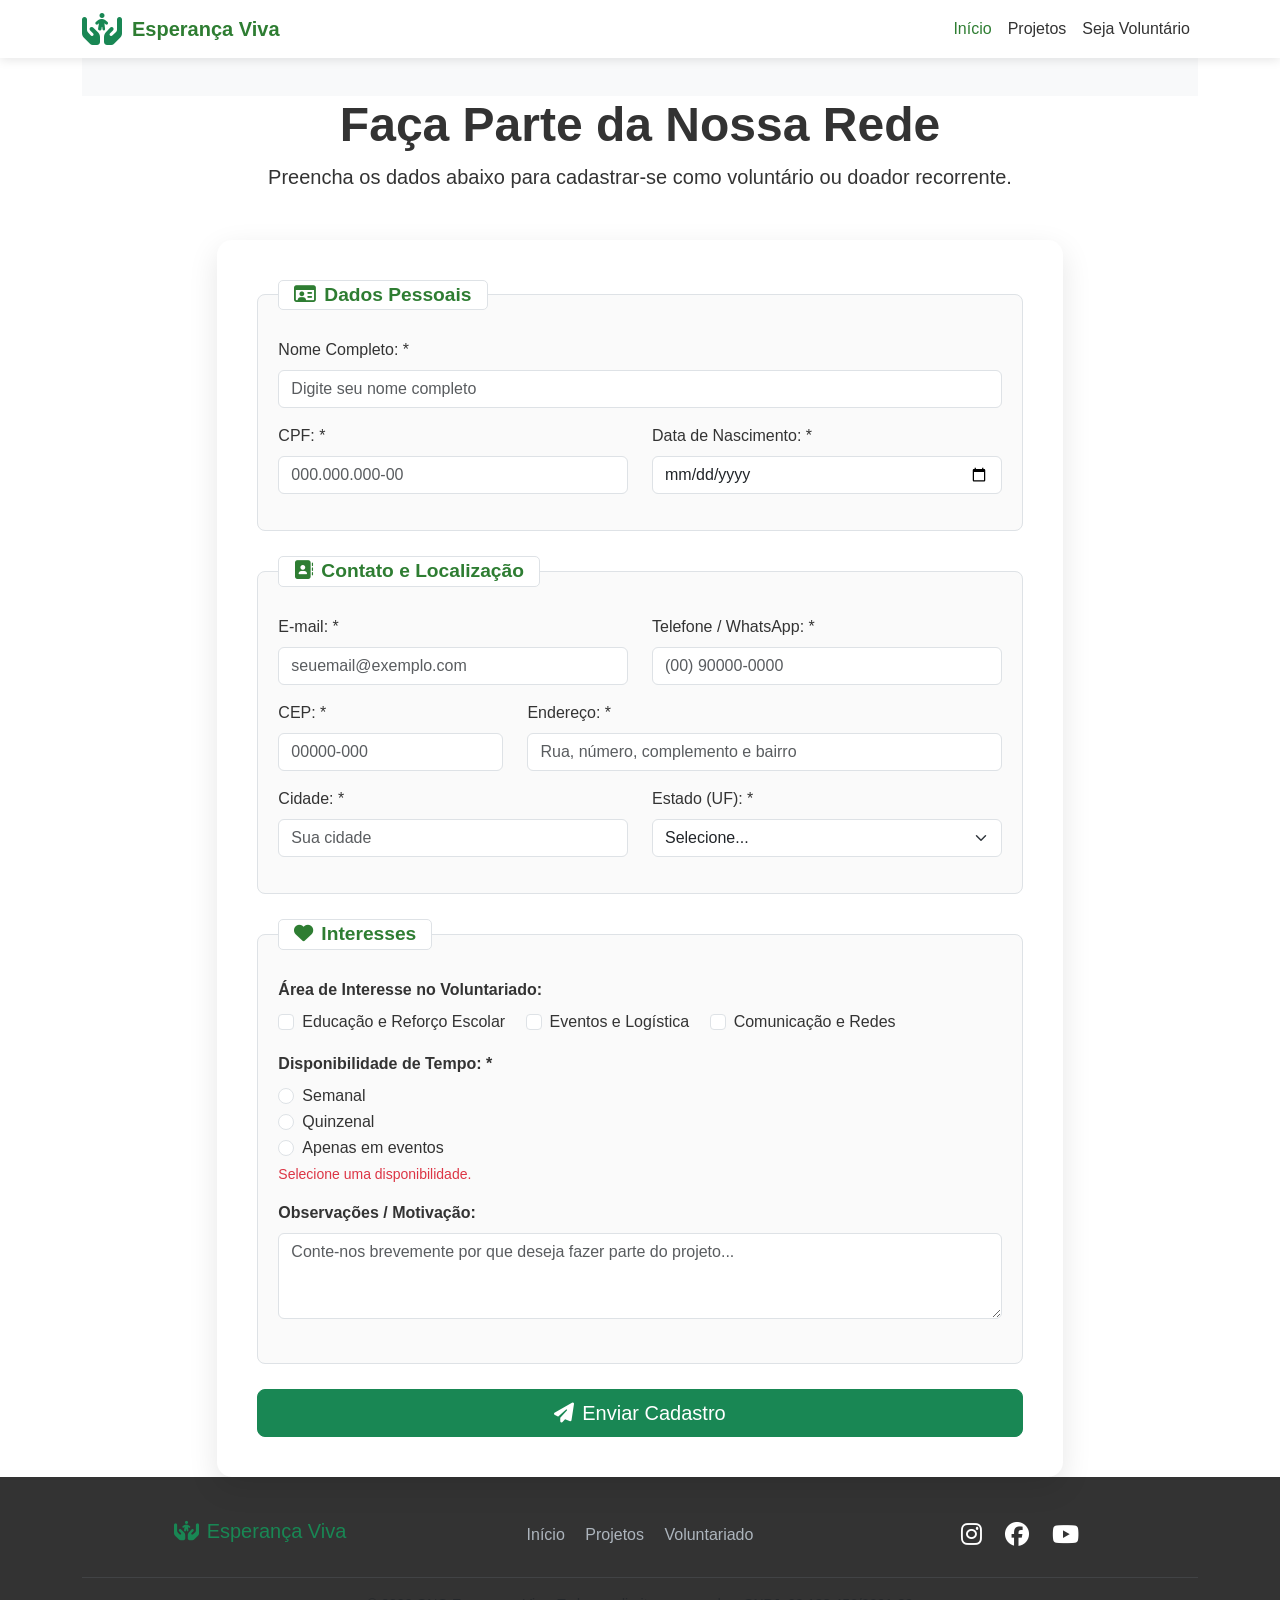
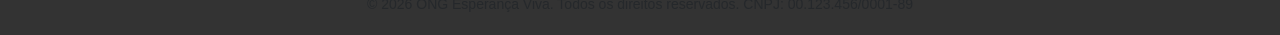
==== cadastro.html @ da0cef28 "primeiros arquivos" ====
<!DOCTYPE html>
<html lang="pt-BR">

<head>
    <meta charset="UTF-8">
    <meta name="viewport" content="width=device-width, initial-scale=1.0">
    <meta name="description"
        content="ONG Esperança Viva - Transformando vidas através do voluntariado, educação e suporte comunitário.">
    <title>ONG Esperança Viva</title>

    <!-- Bootstrap CSS -->
    <link href="https://cdn.jsdelivr.net/npm/bootstrap@5.3.2/dist/css/bootstrap.min.css" rel="stylesheet">
    <!-- Font Awesome for Icons -->
    <link rel="stylesheet" href="https://cdnjs.cloudflare.com/ajax/libs/font-awesome/6.4.2/css/all.min.css">
    <!-- Animate.css for scroll animations -->
    <link rel="stylesheet" href="https://cdnjs.cloudflare.com/ajax/libs/animate.css/4.1.1/animate.min.css" />
    <!--CSS-->
    <link rel="stylesheet" href="css/style.css">


</head>

<body data-bs-spy="scroll" data-bs-target="#mainNav" tabindex="0">

    <nav id="mainNav" class="navbar navbar-expand-lg fixed-top">
        <div class="container">
            <a class="navbar-brand" href="index.html">
                <i class="fa-solid fa-hands-holding-child text-success fs-2"></i>
                Esperança Viva
            </a>
            <button class="navbar-toggler" type="button" data-bs-toggle="collapse" data-bs-target="#navbarResponsive"
                aria-controls="navbarResponsive" aria-expanded="false" aria-label="Toggle navigation">
                <span class="navbar-toggler-icon"></span>
            </button>
            <div class="collapse navbar-collapse" id="navbarResponsive">
                <ul class="navbar-nav ms-auto mb-2 mb-lg-0">
                    <li class="nav-item">
                        <a class="nav-link active" href="index.html">Início</a>
                    </li>
                    <li class="nav-item">
                        <a class="nav-link" href="projetos.html">Projetos</a>
                    </li>
                    <li class="nav-item">
                        <a class="nav-link" href="cadastro.html">Seja Voluntário</a>
                    </li>
                </ul>
            </div>
        </div>
    </nav>

    <div id="cadastro" class="section-container">
        <div class="container">
            <section class="bg-light active-section py-5"></section>
            <div class="text-center mb-5">
                <h1 class="display-5 fw-bold">Faça Parte da Nossa Rede</h1>
                <p class="lead">Preencha os dados abaixo para cadastrar-se como voluntário ou doador recorrente.</p>
            </div>
            </div>

            <div class="row justify-content-center">
                <div class="col-lg-8">
                    <div class="custom-form-container">
                        <form id="volunteerForm" novalidate>
                            
                            <!-- Personal Details -->
                            <fieldset id="user-details">
                                <legend><i class="fa-regular fa-id-card me-2"></i>Dados Pessoais</legend>
                                <div class="mb-3">
                                    <label for="nome" class="form-label">Nome Completo: *</label>
                                    <input type="text" class="form-control" id="nome" name="nome" required minlength="3" placeholder="Digite seu nome completo">
                                    <div class="invalid-feedback">Por favor, insira seu nome completo (mínimo 3 caracteres).</div>
                                </div>
                                <div class="row">
                                    <div class="col-md-6 mb-3">
                                        <label for="cpf" class="form-label">CPF: *</label>
                                        <input type="text" class="form-control" id="cpf" name="cpf" required 
                                               pattern="\d{3}\.?\d{3}\.?\d{3}-?\d{2}" maxlength="14" 
                                               placeholder="000.000.000-00" oninput="maskCPF(this)">
                                        <div class="invalid-feedback">Digite um CPF válido no formato 000.000.000-00.</div>
                                    </div>
                                    <div class="col-md-6 mb-3">
                                        <label for="data_nascimento" class="form-label">Data de Nascimento: *</label>
                                        <input type="date" class="form-control" id="data_nascimento" name="data_nascimento" required>
                                        <div class="invalid-feedback">Por favor, selecione sua data de nascimento.</div>
                                    </div>
                                </div>
                            </fieldset>

                            <!-- Contact Info -->
                            <fieldset id="contact-info">
                                <legend><i class="fa-solid fa-address-book me-2"></i>Contato e Localização</legend>
                                <div class="row">
                                    <div class="col-md-6 mb-3">
                                        <label for="email" class="form-label">E-mail: *</label>
                                        <input type="email" class="form-control" id="email" name="email" required placeholder="seuemail@exemplo.com">
                                        <div class="invalid-feedback">Por favor, insira um e-mail válido.</div>
                                    </div>
                                    <div class="col-md-6 mb-3">
                                        <label for="telefone" class="form-label">Telefone / WhatsApp: *</label>
                                        <input type="tel" class="form-control" id="telefone" name="telefone" required 
                                               pattern="(?:\(?\d{2}\)?\s?)?(?:9\d{4}|\d{4})-?\d{4}" maxlength="15" 
                                               placeholder="(00) 90000-0000" oninput="maskPhone(this)">
                                        <div class="invalid-feedback">Digite um telefone válido. Ex: (21) 99999-9999.</div>
                                    </div>
                                </div>
                                
                                <div class="row">
                                    <div class="col-md-4 mb-3">
                                        <label for="cep" class="form-label">CEP: *</label>
                                        <input type="text" class="form-control" id="cep" name="cep" required 
                                               pattern="\d{5}-?\d{3}" maxlength="9" 
                                               placeholder="00000-000" oninput="maskCEP(this)" onblur="fetchAddress()">
                                        <div class="invalid-feedback">CEP inválido.</div>
                                    </div>
                                    <div class="col-md-8 mb-3">
                                        <label for="endereco" class="form-label">Endereço: *</label>
                                        <input type="text" class="form-control" id="endereco" name="endereco" required placeholder="Rua, número, complemento e bairro">
                                        <div class="invalid-feedback">Por favor, insira seu endereço.</div>
                                    </div>
                                </div>

                                <div class="row">
                                    <div class="col-md-6 mb-3">
                                        <label for="cidade" class="form-label">Cidade: *</label>
                                        <input type="text" class="form-control" id="cidade" name="cidade" required placeholder="Sua cidade">
                                        <div class="invalid-feedback">Por favor, insira a cidade.</div>
                                    </div>
                                    <div class="col-md-6 mb-3">
                                        <label for="estado" class="form-label">Estado (UF): *</label>
                                        <select class="form-select" id="estado" name="estado" required>
                                            <option value="" disabled selected>Selecione...</option>
                                            <option value="AC">Acre</option><option value="AL">Alagoas</option><option value="AP">Amapá</option><option value="AM">Amazonas</option><option value="BA">Bahia</option><option value="CE">Ceará</option><option value="DF">Distrito Federal</option><option value="ES">Espírito Santo</option><option value="GO">Goiás</option><option value="MA">Maranhão</option><option value="MT">Mato Grosso</option><option value="MS">Mato Grosso do Sul</option><option value="MG">Minas Gerais</option><option value="PA">Pará</option><option value="PB">Paraíba</option><option value="PR">Paraná</option><option value="PE">Pernambuco</option><option value="PI">Piauí</option><option value="RJ">Rio de Janeiro</option><option value="RN">Rio Grande do Norte</option><option value="RS">Rio Grande do Sul</option><option value="RO">Rondônia</option><option value="RR">Roraima</option><option value="SC">Santa Catarina</option><option value="SP">São Paulo</option><option value="SE">Sergipe</option><option value="TO">Tocantins</option>
                                        </select>
                                        <div class="invalid-feedback">Selecione um estado.</div>
                                    </div>
                                </div>
                            </fieldset>

                            <!-- Preferences -->
                            <fieldset class="preferences">
                                <legend><i class="fa-solid fa-heart me-2"></i>Interesses</legend>
                                <div class="mb-3">
                                    <label class="form-label fw-bold d-block">Área de Interesse no Voluntariado:</label>
                                    <div class="form-check form-check-inline">
                                        <input class="form-check-input" type="checkbox" name="interesses[]" id="int-educacao" value="educacao">
                                        <label class="form-check-label" for="int-educacao">Educação e Reforço Escolar</label>
                                    </div>
                                    <div class="form-check form-check-inline">
                                        <input class="form-check-input" type="checkbox" name="interesses[]" id="int-eventos" value="eventos">
                                        <label class="form-check-label" for="int-eventos">Eventos e Logística</label>
                                    </div>
                                    <div class="form-check form-check-inline">
                                        <input class="form-check-input" type="checkbox" name="interesses[]" id="int-comunicacao" value="comunicacao">
                                        <label class="form-check-label" for="int-comunicacao">Comunicação e Redes</label>
                                    </div>
                                </div>
                                
                                <div class="mb-3">
                                    <label class="form-label fw-bold d-block">Disponibilidade de Tempo: *</label>
                                    <div class="form-check">
                                        <input class="form-check-input" type="radio" name="disponibilidade" id="disp-semanal" value="semanal" required>
                                        <label class="form-check-label" for="disp-semanal">Semanal</label>
                                    </div>
                                    <div class="form-check">
                                        <input class="form-check-input" type="radio" name="disponibilidade" id="disp-quinzenal" value="quinzenal">
                                        <label class="form-check-label" for="disp-quinzenal">Quinzenal</label>
                                    </div>
                                    <div class="form-check">
                                        <input class="form-check-input" type="radio" name="disponibilidade" id="disp-eventual" value="eventual">
                                        <label class="form-check-label" for="disp-eventual">Apenas em eventos</label>
                                    </div>
                                    <div class="invalid-feedback d-block" id="radio-feedback" style="display:none;">Selecione uma disponibilidade.</div>
                                </div>

                                <div class="mb-4">
                                    <label for="observacoes" class="form-label fw-bold">Observações / Motivação:</label>
                                    <textarea class="form-control" id="observacoes" name="observacoes" rows="3" placeholder="Conte-nos brevemente por que deseja fazer parte do projeto..."></textarea>
                                </div>
                            </fieldset>

                            <div class="d-grid gap-2">
                                <button type="submit" class="btn btn-success btn-lg"><i class="fa-solid fa-paper-plane me-2"></i>Enviar Cadastro</button>
                            </div>
                        </form>
                    </div>
                </div>
            </div>
        </div>
    </div>

    <footer>
        <div class="container text-center">
            <div class="row align-items-center">
                <div class="col-md-4 mb-3 mb-md-0">
                    <h5 class="text-success"><i class="fa-solid fa-hands-holding-child me-2"></i>Esperança Viva</h5>
                </div>
                <div class="col-md-4 mb-3 mb-md-0 footer-links">
                    <a href="#" onclick="showSection('inicio', event)" class="me-3">Início</a>
                    <a href="#" onclick="showSection('projetos', event)" class="me-3">Projetos</a>
                    <a href="#" onclick="showSection('cadastro', event)">Voluntariado</a>
                </div>
                <div class="col-md-4">
                    <div class="fs-4">
                        <a href="#" class="text-white me-3"><i class="fa-brands fa-instagram"></i></a>
                        <a href="#" class="text-white me-3"><i class="fa-brands fa-facebook"></i></a>
                        <a href="#" class="text-white"><i class="fa-brands fa-youtube"></i></a>
                    </div>
                </div>
            </div>
            <hr class="mt-4 mb-3 border-secondary">
            <p class="small text-muted mb-0">© 2026 ONG Esperança Viva. Todos os direitos reservados. CNPJ: 00.123.456/0001-89</p>
        </div>
    </footer>

    <!-- Toast Notification Container -->
    <div id="toast-container"></div>

    <!-- Bootstrap JS -->
    <script src="https://cdn.jsdelivr.net/npm/bootstrap@5.3.2/dist/js/bootstrap.bundle.min.js"></script>

    <!--JS MAIN-->
    <script src="/js/main.js"></script>

</body>

</html>
---- css/style.css ----
:root {
    --primary-color: #2e7d32;
    /* Green */
    --secondary-color: #fbc02d;
    /* Yellow */
    --text-dark: #333;
    --text-light: #f8f9fa;
}

body {
    font-family: 'Segoe UI', Tahoma, Geneva, Verdana, sans-serif;
    color: var(--text-dark);
    scroll-behavior: smooth;
}

/* Navbar Styles */
.navbar {
    background-color: white;
    box-shadow: 0 2px 10px rgba(0, 0, 0, 0.1);
    transition: all 0.3s ease;
}

.navbar-brand {
    font-weight: 700;
    color: var(--primary-color) !important;
    display: flex;
    align-items: center;
    gap: 10px;
}

.nav-link {
    font-weight: 500;
    color: var(--text-dark) !important;
    transition: color 0.3s ease;
}

.nav-link:hover,
.nav-link.active {
    color: var(--primary-color) !important;
}

/* Hero Section */
.hero {
    background: linear-gradient(rgba(0, 0, 0, 0.6), rgba(0, 0, 0, 0.6)), url('https://images.unsplash.com/photo-1593113598332-cd288d649433?ixlib=rb-4.0.3&auto=format&fit=crop&w=1200&q=80') center/cover;
    color: white;
    padding: 150px 0 100px;
    text-align: center;
}

.hero h1 {
    font-size: 3.5rem;
    font-weight: 700;
    margin-bottom: 20px;
    text-shadow: 2px 2px 4px rgba(0, 0, 0, 0.5);
}

.btn-custom-primary {
    background-color: var(--primary-color);
    color: white;
    padding: 12px 30px;
    border-radius: 30px;
    font-weight: 600;
    text-transform: uppercase;
    transition: all 0.3s;
    border: 2px solid var(--primary-color);
}

.btn-custom-primary:hover {
    background-color: transparent;
    color: var(--primary-color);
    background-color: white;
}

/* Sections General */
section {
    padding: 80px 0;
    /* display: none; */
}

section.active-section {
    display: block;
    /* Show only the active section */
    animation: fadeIn 0.5s ease-in-out;
}

.section-title {
    text-align: center;
    margin-bottom: 50px;
    position: relative;
    padding-bottom: 15px;
}

.section-title::after {
    content: '';
    position: absolute;
    bottom: 0;
    left: 50%;
    transform: translateX(-50%);
    width: 80px;
    height: 4px;
    background-color: var(--secondary-color);
    border-radius: 2px;
}

/* Projects Section */
.project-card {
    border: none;
    border-radius: 15px;
    overflow: hidden;
    box-shadow: 0 5px 15px rgba(0, 0, 0, 0.1);
    transition: transform 0.3s ease;
    height: 100%;
}

.project-card:hover {
    transform: translateY(-10px);
}

.project-img-wrapper {
    height: 250px;
    overflow: hidden;
}

.project-img-wrapper img {
    width: 100%;
    height: 100%;
    object-fit: cover;
    transition: transform 0.5s ease;
}

.project-card:hover .project-img-wrapper img {
    transform: scale(1.1);
}

.donation-box {
    background-color: #f8f9fa;
    border-radius: 10px;
    padding: 20px;
    text-align: center;
    border-top: 4px solid var(--secondary-color);
    height: 100%;
}

/* Form Section */
.custom-form-container {
    background: white;
    padding: 40px;
    border-radius: 15px;
    box-shadow: 0 10px 30px rgba(0, 0, 0, 0.1);
}

fieldset {
    border: 1px solid #dee2e6;
    border-radius: 8px;
    padding: 20px;
    margin-bottom: 25px;
    background-color: #fafafa;
}

legend {
    float: none;
    width: auto;
    padding: 0 15px;
    font-size: 1.2rem;
    font-weight: 600;
    color: var(--primary-color);
    background: white;
    border: 1px solid #dee2e6;
    border-radius: 5px;
}

.is-invalid {
    border-color: #dc3545;
    background-image: none;
}

.is-valid {
    border-color: #198754;
    background-image: none;
}

/* Footer */
footer {
    background-color: var(--text-dark);
    color: white;
    padding: 40px 0 20px;
}

.footer-links a {
    color: #adb5bd;
    text-decoration: none;
    transition: color 0.3s;
}

.footer-links a:hover {
    color: white;
}

/* Toast Notification */
#toast-container {
    position: fixed;
    bottom: 20px;
    right: 20px;
    z-index: 1055;
}
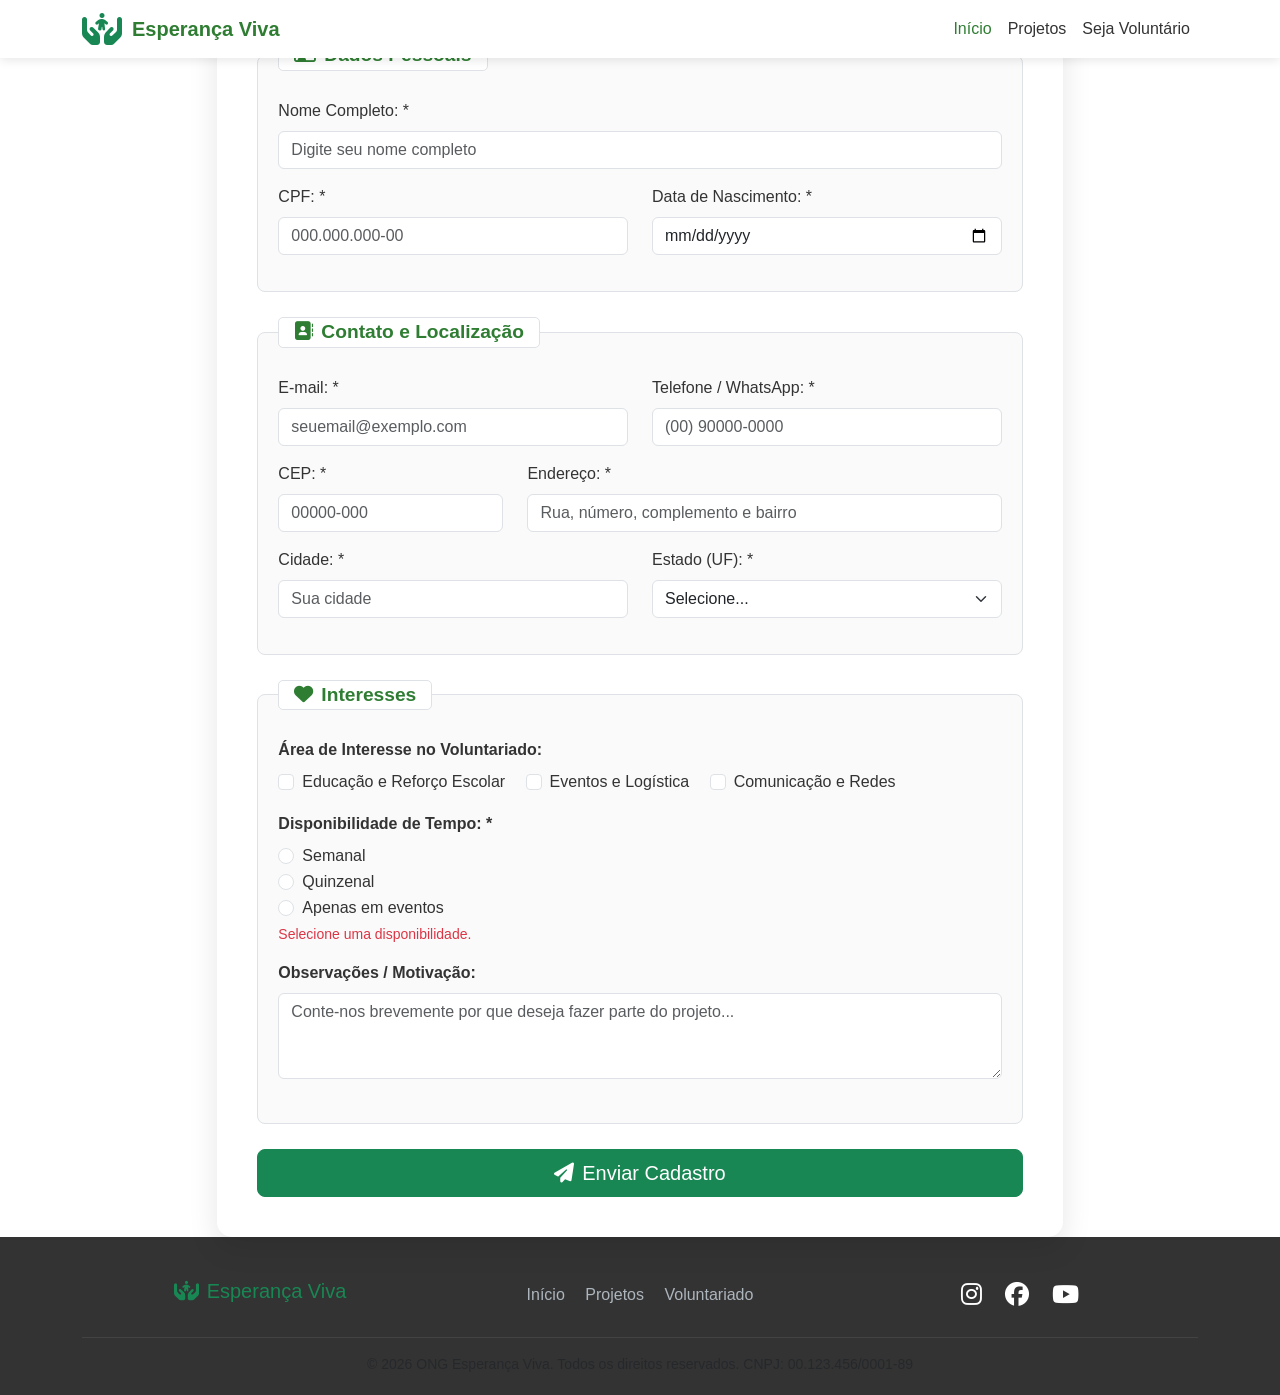
==== commit 3ed402ba: "atualização da main" ====
--- a/cadastro.html
+++ b/cadastro.html
@@ -49,13 +49,13 @@
     </nav>
 
     <div id="cadastro" class="section-container">
-        <div class="container">
-            <section class="bg-light active-section py-5"></section>
-            <div class="text-center mb-5">
-                <h1 class="display-5 fw-bold">Faça Parte da Nossa Rede</h1>
-                <p class="lead">Preencha os dados abaixo para cadastrar-se como voluntário ou doador recorrente.</p>
-            </div>
-            </div>
+            <section class="bg-light active-section py-5">
+                    <div class="container text-center my-5">
+                        <h1 class="display-5 fw-bold">Faça Parte da Nossa Rede</h1>
+                        <p class="lead">Preencha os dados abaixo para cadastrar-se como voluntário ou doador recorrente.</p>
+                    </div>
+                </div>
+            </section>
 
             <div class="row justify-content-center">
                 <div class="col-lg-8">
@@ -195,9 +195,9 @@
                     <h5 class="text-success"><i class="fa-solid fa-hands-holding-child me-2"></i>Esperança Viva</h5>
                 </div>
                 <div class="col-md-4 mb-3 mb-md-0 footer-links">
-                    <a href="#" onclick="showSection('inicio', event)" class="me-3">Início</a>
-                    <a href="#" onclick="showSection('projetos', event)" class="me-3">Projetos</a>
-                    <a href="#" onclick="showSection('cadastro', event)">Voluntariado</a>
+                    <a href="index.html" class="me-3">Início</a>
+                    <a href="projetos.html" class="me-3">Projetos</a>
+                    <a href="cadastro.html">Voluntariado</a>
                 </div>
                 <div class="col-md-4">
                     <div class="fs-4">
--- a/css/style.css
+++ b/css/style.css
@@ -202,4 +202,4 @@
     bottom: 20px;
     right: 20px;
     z-index: 1055;
-}+}
